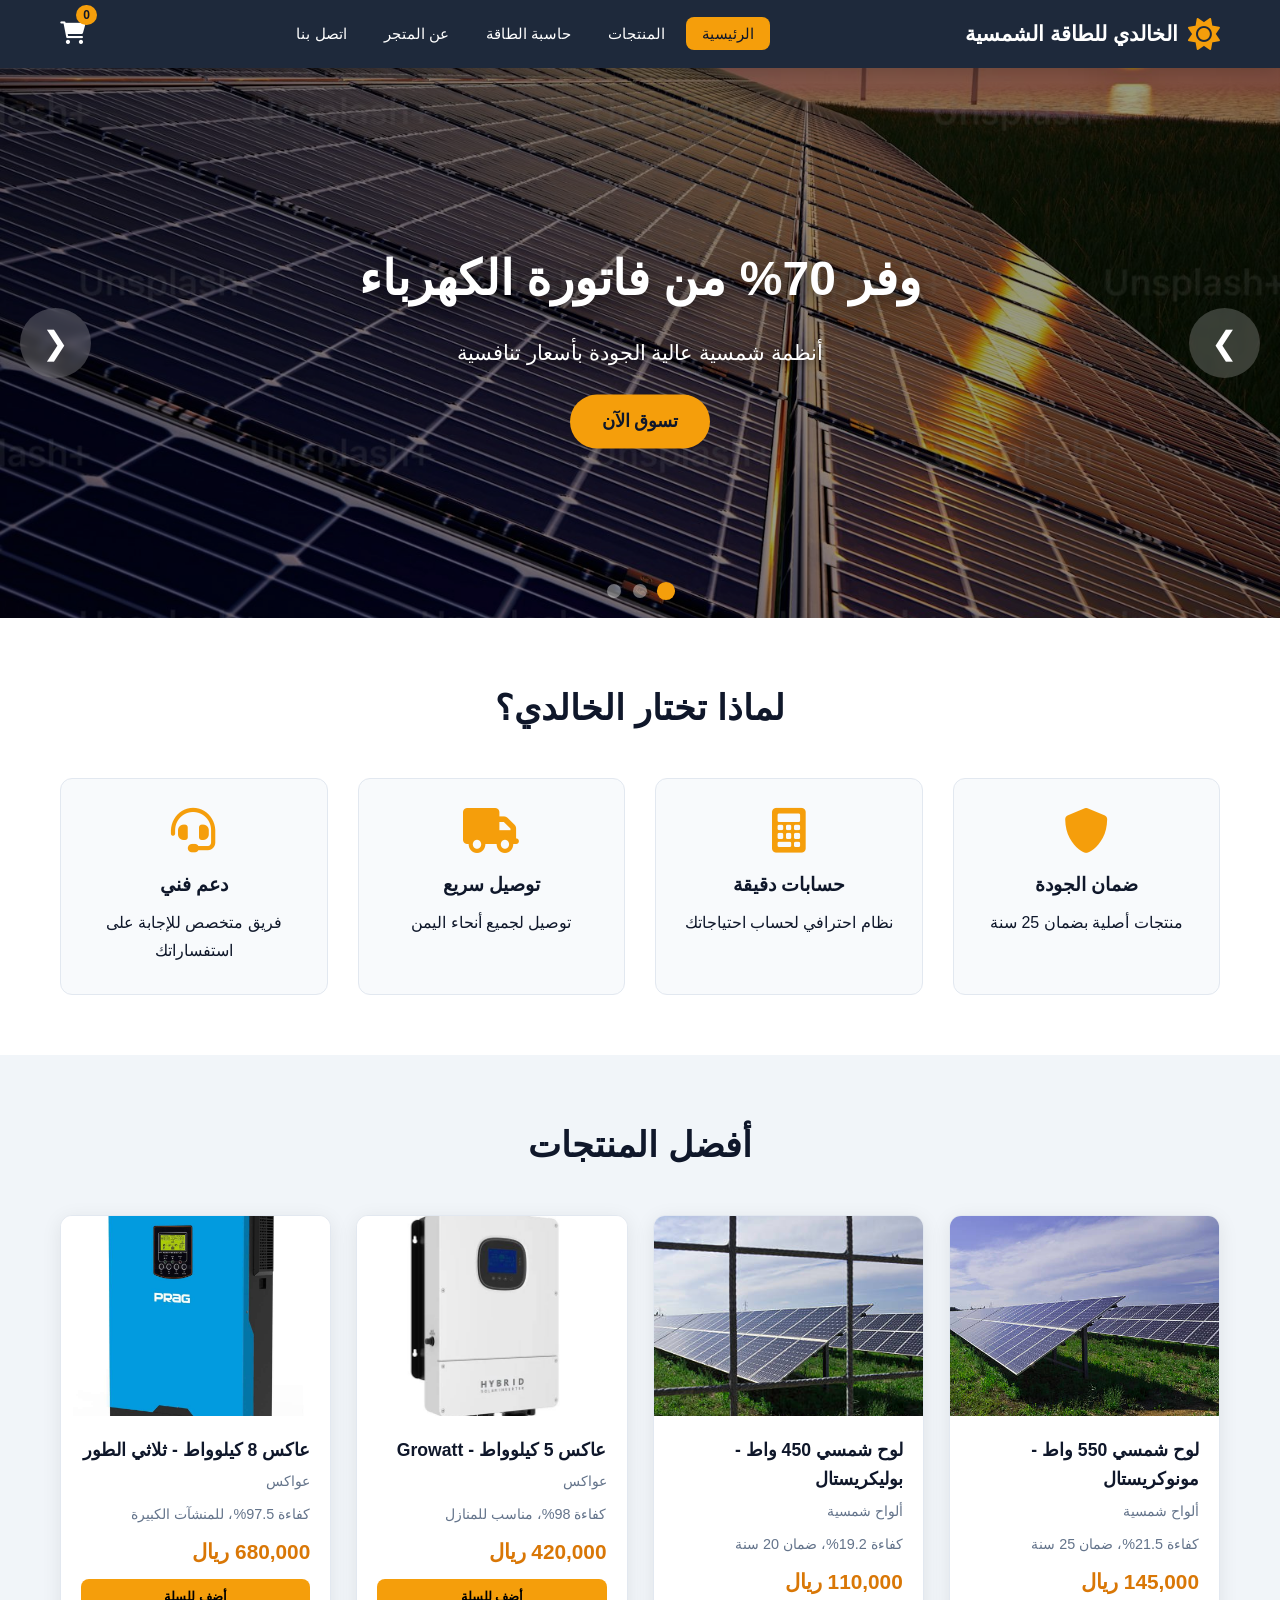
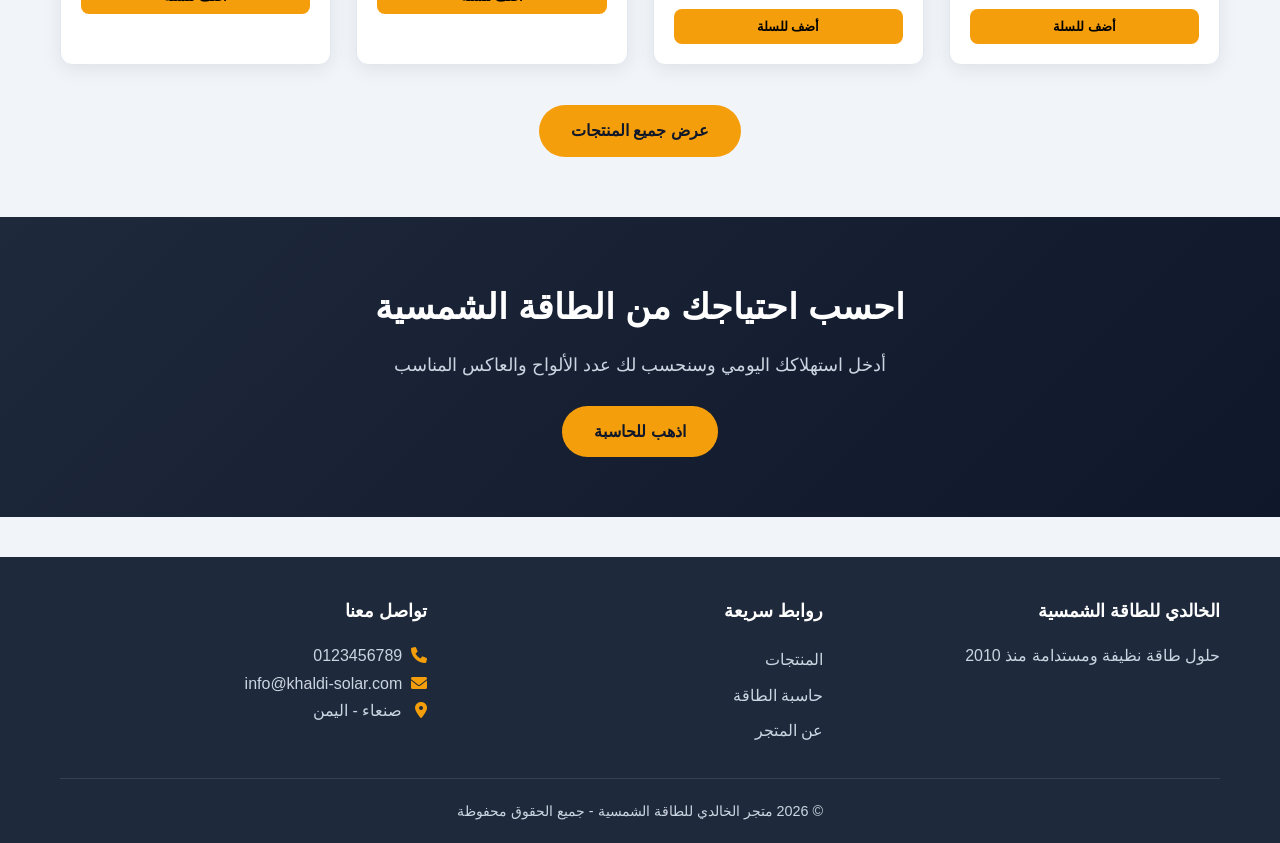
==== index.html @ 37e9c68a "رفع متجر الخالدي للطاقة الشمسية - الإصدار الأول" ====
<!DOCTYPE html>
<html lang="ar" dir="rtl">
<head>
    <meta charset="UTF-8" />
    <meta name="viewport" content="width=device-width, initial-scale=1.0"/>
    <title>الخالدي للطاقة الشمسية - حلول طاقة نظيفة</title>
    <link rel="stylesheet" href="css/style.css" />
    <link rel="stylesheet" href="https://cdnjs.cloudflare.com/ajax/libs/font-awesome/6.0.0-beta3/css/all.min.css" />
    <meta name="description" content="متجر الخالدي للطاقة الشمسية - أفضل حلول الطاقة الشمسية في اليمن" />
</head>
<body>

    <!-- ===== رأس الموقع ===== -->
    <header>
        <div class="container">
            <div class="logo">
                <i class="fas fa-sun"></i>
                <h1>الخالدي للطاقة الشمسية</h1>
            </div>
            <nav>
                <ul>
                    <li><a href="index.html" class="active">الرئيسية</a></li>
                    <li><a href="products.html">المنتجات</a></li>
                    <li><a href="calculator.html">حاسبة الطاقة</a></li>
                    <li><a href="about.html">عن المتجر</a></li>
                    <li><a href="contact.html">اتصل بنا</a></li>
                </ul>
            </nav>
            <div class="cart-icon">
                <i class="fas fa-shopping-cart"></i>
                <span class="cart-count">0</span>
            </div>
        </div>
    </header>

    <!-- ===== شريط الصور الإعلاني (سلايدر) ===== -->
    <section class="slider-section">
        <div class="slider-container">
            <div class="slider-wrapper">
                <!-- الشريحة 1 -->
                <div class="slide active">
                    <img src="images/banner/slide-1.jpg" alt="عرض الطاقة الشمسية" />
                    <div class="slide-content">
                        <h2>وفر 70% من فاتورة الكهرباء</h2>
                        <p>أنظمة شمسية عالية الجودة بأسعار تنافسية</p>
                        <a href="products.html" class="btn-primary">تسوق الآن</a>
                    </div>
                </div>
                <!-- الشريحة 2 -->
                <div class="slide">
                    <img src="images/banner/slide-2.jpg" alt="ألواح شمسية" />
                    <div class="slide-content">
                        <h2>ألواح شمسية بقدرة 550 واط</h2>
                        <p>كفاءة 21.5% - ضمان 25 سنة</p>
                        <a href="products.html" class="btn-primary">اطلب الآن</a>
                    </div>
                </div>
                <!-- الشريحة 3 -->
                <div class="slide">
                    <img src="images/banner/slide-3.jpg" alt="عواكس وبطاريات" />
                    <div class="slide-content">
                        <h2>حلول متكاملة للطاقة</h2>
                        <p>عواكس وبطاريات بجودة عالمية</p>
                        <a href="calculator.html" class="btn-primary">احسب احتياجك</a>
                    </div>
                </div>
            </div>

            <!-- أزرار التنقل -->
            <button class="slider-btn prev" onclick="changeSlide(-1)">&#10094;</button>
            <button class="slider-btn next" onclick="changeSlide(1)">&#10095;</button>

            <!-- نقاط التنقل -->
            <div class="slider-dots">
                <span class="dot active" onclick="goToSlide(0)"></span>
                <span class="dot" onclick="goToSlide(1)"></span>
                <span class="dot" onclick="goToSlide(2)"></span>
            </div>
        </div>
    </section>

    <!-- ===== مميزاتنا ===== -->
    <section class="features">
        <div class="container">
            <h2>لماذا تختار الخالدي؟</h2>
            <div class="features-grid">
                <div class="feature-card">
                    <i class="fas fa-shield-alt"></i>
                    <h3>ضمان الجودة</h3>
                    <p>منتجات أصلية بضمان 25 سنة</p>
                </div>
                <div class="feature-card">
                    <i class="fas fa-calculator"></i>
                    <h3>حسابات دقيقة</h3>
                    <p>نظام احترافي لحساب احتياجاتك</p>
                </div>
                <div class="feature-card">
                    <i class="fas fa-truck"></i>
                    <h3>توصيل سريع</h3>
                    <p>توصيل لجميع أنحاء اليمن</p>
                </div>
                <div class="feature-card">
                    <i class="fas fa-headset"></i>
                    <h3>دعم فني</h3>
                    <p>فريق متخصص للإجابة على استفساراتك</p>
                </div>
            </div>
        </div>
    </section>

    <!-- ===== منتجات مميزة ===== -->
    <section class="featured-products">
        <div class="container">
            <h2>أفضل المنتجات</h2>
            <div class="products-grid" id="featured-grid">
                <!-- يتم تحميلها بواسطة JavaScript -->
            </div>
            <div class="center-btn">
                <a href="products.html" class="btn-primary">عرض جميع المنتجات</a>
            </div>
        </div>
    </section>

    <!-- ===== حاسبة سريعة ===== -->
    <section class="quick-calc">
        <div class="container">
            <h2>احسب احتياجك من الطاقة الشمسية</h2>
            <p>أدخل استهلاكك اليومي وسنحسب لك عدد الألواح والعاكس المناسب</p>
            <a href="calculator.html" class="btn-primary">اذهب للحاسبة</a>
        </div>
    </section>

    <!-- ===== تذييل الصفحة ===== -->
    <footer>
        <div class="container">
            <div class="footer-content">
                <div class="footer-section">
                    <h3>الخالدي للطاقة الشمسية</h3>
                    <p>حلول طاقة نظيفة ومستدامة منذ 2010</p>
                </div>
                <div class="footer-section">
                    <h3>روابط سريعة</h3>
                    <ul>
                        <li><a href="products.html">المنتجات</a></li>
                        <li><a href="calculator.html">حاسبة الطاقة</a></li>
                        <li><a href="about.html">عن المتجر</a></li>
                    </ul>
                </div>
                <div class="footer-section">
                    <h3>تواصل معنا</h3>
                    <p><i class="fas fa-phone"></i> 0123456789</p>
                    <p><i class="fas fa-envelope"></i> info@khaldi-solar.com</p>
                    <p><i class="fas fa-map-marker-alt"></i> صنعاء - اليمن</p>
                </div>
            </div>
            <div class="footer-bottom">
                <p>&copy; 2026 متجر الخالدي للطاقة الشمسية - جميع الحقوق محفوظة</p>
            </div>
        </div>
    </footer>

    <script src="js/main.js"></script>
    <script src="js/products.js"></script>
    <script>
        // ===== التحكم بالسلايدر =====
        let currentSlide = 0;
        const slides = document.querySelectorAll('.slide');
        const dots = document.querySelectorAll('.dot');

        function showSlide(index) {
            slides.forEach((slide, i) => {
                slide.classList.remove('active');
                dots[i].classList.remove('active');
            });
            slides[index].classList.add('active');
            dots[index].classList.add('active');
            currentSlide = index;
        }

        function changeSlide(direction) {
            let newIndex = currentSlide + direction;
            if (newIndex < 0) newIndex = slides.length - 1;
            if (newIndex >= slides.length) newIndex = 0;
            showSlide(newIndex);
        }

        function goToSlide(index) {
            showSlide(index);
        }

        // تشغيل تلقائي كل 5 ثواني
        setInterval(() => {
            changeSlide(1);
        }, 5000);

        // دعم اللمس للأجهزة المحمولة
        let touchStartX = 0;
        let touchEndX = 0;
        const sliderContainer = document.querySelector('.slider-container');
        if (sliderContainer) {
            sliderContainer.addEventListener('touchstart', (e) => {
                touchStartX = e.changedTouches[0].screenX;
            });
            sliderContainer.addEventListener('touchend', (e) => {
                touchEndX = e.changedTouches[0].screenX;
                if (touchStartX - touchEndX > 50) changeSlide(1);
                if (touchStartX - touchEndX < -50) changeSlide(-1);
            });
        }
    </script>
</body>
</html>
---- css/style.css ----
/* ===== إعدادات عامة ===== */
* {
    margin: 0;
    padding: 0;
    box-sizing: border-box;
}

:root {
    --primary: #f59e0b;
    --primary-dark: #d97706;
    --secondary: #1e293b;
    --accent: #0ea5e9;
    --light: #f8fafc;
    --dark: #0f172a;
    --gray: #64748b;
    --shadow: 0 4px 20px rgba(0,0,0,0.08);
    --radius: 12px;
    --transition: 0.3s ease;
}

body {
    font-family: 'Segoe UI', Tahoma, Geneva, Verdana, sans-serif;
    background-color: #f1f5f9;
    color: var(--dark);
    line-height: 1.7;
}

.container {
    max-width: 1200px;
    margin: 0 auto;
    padding: 0 20px;
}

a {
    text-decoration: none;
    color: inherit;
}

ul {
    list-style: none;
}

/* ===== الأزرار ===== */
.btn-primary {
    display: inline-block;
    background: var(--primary);
    color: var(--dark);
    padding: 12px 32px;
    border-radius: 50px;
    font-weight: 700;
    border: none;
    cursor: pointer;
    transition: var(--transition);
    font-size: 1rem;
}

.btn-primary:hover {
    background: var(--primary-dark);
    transform: translateY(-2px);
    box-shadow: 0 8px 25px rgba(245, 158, 11, 0.4);
}

.btn-secondary {
    display: inline-block;
    background: transparent;
    color: white;
    padding: 12px 32px;
    border-radius: 50px;
    font-weight: 700;
    border: 2px solid white;
    cursor: pointer;
    transition: var(--transition);
}

.btn-secondary:hover {
    background: white;
    color: var(--dark);
}

.btn-large {
    padding: 16px 40px;
    font-size: 1.15rem;
    width: 100%;
}

/* ===== الهيدر ===== */
header {
    background: var(--secondary);
    color: white;
    padding: 15px 0;
    position: sticky;
    top: 0;
    z-index: 1000;
    box-shadow: 0 2px 20px rgba(0,0,0,0.2);
}

header .container {
    display: flex;
    justify-content: space-between;
    align-items: center;
    flex-wrap: wrap;
}

.logo {
    display: flex;
    align-items: center;
    gap: 10px;
}

.logo i {
    font-size: 2rem;
    color: var(--primary);
}

.logo h1 {
    font-size: 1.3rem;
    font-weight: 700;
}

nav ul {
    display: flex;
    gap: 5px;
}

nav ul li a {
    padding: 8px 16px;
    border-radius: 8px;
    transition: var(--transition);
    font-weight: 500;
    font-size: 0.95rem;
}

nav ul li a:hover,
nav ul li a.active {
    background: var(--primary);
    color: var(--dark);
}

.cart-icon {
    position: relative;
    font-size: 1.4rem;
    cursor: pointer;
}

.cart-count {
    position: absolute;
    top: -10px;
    right: -12px;
    background: var(--primary);
    color: var(--dark);
    border-radius: 50%;
    padding: 0 7px;
    font-size: 0.75rem;
    font-weight: 700;
}

/* ===== سلايدر الصور ===== */
.slider-section {
    width: 100%;
    margin: 0;
    padding: 0;
    background: var(--dark);
}

.slider-container {
    position: relative;
    max-width: 100%;
    overflow: hidden;
}

.slider-wrapper {
    display: flex;
    position: relative;
    height: 550px;
}

.slide {
    position: absolute;
    top: 0;
    left: 0;
    width: 100%;
    height: 100%;
    opacity: 0;
    transition: opacity 0.8s ease;
    visibility: hidden;
}

.slide.active {
    opacity: 1;
    visibility: visible;
}

.slide img {
    width: 100%;
    height: 100%;
    object-fit: cover;
    filter: brightness(0.6);
}

.slide-content {
    position: absolute;
    top: 50%;
    left: 50%;
    transform: translate(-50%, -50%);
    text-align: center;
    color: white;
    padding: 0 20px;
    width: 80%;
}

.slide-content h2 {
    font-size: 3rem;
    font-weight: 800;
    margin-bottom: 15px;
    text-shadow: 0 4px 20px rgba(0,0,0,0.5);
}

.slide-content p {
    font-size: 1.3rem;
    margin-bottom: 25px;
    text-shadow: 0 2px 10px rgba(0,0,0,0.5);
}

.slide-content .btn-primary {
    font-size: 1.1rem;
}

/* أزرار السلايدر */
.slider-btn {
    position: absolute;
    top: 50%;
    transform: translateY(-50%);
    background: rgba(255,255,255,0.2);
    color: white;
    border: none;
    padding: 16px 22px;
    font-size: 2rem;
    cursor: pointer;
    border-radius: 50%;
    transition: 0.3s;
    backdrop-filter: blur(5px);
    z-index: 10;
}

.slider-btn:hover {
    background: rgba(255,255,255,0.4);
}

.prev {
    left: 20px;
}
.next {
    right: 20px;
}

/* نقاط التنقل */
.slider-dots {
    position: absolute;
    bottom: 20px;
    left: 50%;
    transform: translateX(-50%);
    display: flex;
    gap: 12px;
    z-index: 10;
}

.dot {
    width: 14px;
    height: 14px;
    border-radius: 50%;
    background: rgba(255,255,255,0.4);
    cursor: pointer;
    transition: 0.3s;
}

.dot.active {
    background: var(--primary);
    transform: scale(1.3);
}

/* ===== المميزات ===== */
.features {
    padding: 60px 0;
    background: white;
}

.features h2 {
    text-align: center;
    font-size: 2.2rem;
    margin-bottom: 40px;
}

.features-grid {
    display: grid;
    grid-template-columns: repeat(auto-fit, minmax(220px, 1fr));
    gap: 30px;
}

.feature-card {
    text-align: center;
    padding: 30px 20px;
    border-radius: var(--radius);
    background: var(--light);
    transition: var(--transition);
    border: 1px solid #e2e8f0;
}

.feature-card:hover {
    transform: translateY(-8px);
    box-shadow: var(--shadow);
}

.feature-card i {
    font-size: 2.8rem;
    color: var(--primary);
    margin-bottom: 15px;
}

.feature-card h3 {
    font-size: 1.2rem;
    margin-bottom: 8px;
}

/* ===== المنتجات ===== */
.featured-products,
.products-page {
    padding: 60px 0;
}

.featured-products h2,
.products-page h2 {
    text-align: center;
    font-size: 2.2rem;
    margin-bottom: 40px;
}

.products-grid {
    display: grid;
    grid-template-columns: repeat(auto-fill, minmax(250px, 1fr));
    gap: 25px;
}

.product-card {
    background: white;
    border-radius: var(--radius);
    overflow: hidden;
    box-shadow: var(--shadow);
    transition: var(--transition);
    border: 1px solid #e2e8f0;
}

.product-card:hover {
    transform: translateY(-6px);
    box-shadow: 0 10px 40px rgba(0,0,0,0.12);
}

.product-card .product-image {
    height: 200px;
    background: #e2e8f0;
    display: flex;
    align-items: center;
    justify-content: center;
    font-size: 4rem;
    color: var(--gray);
}

.product-card .product-image img {
    width: 100%;
    height: 100%;
    object-fit: cover;
}

.product-card .product-info {
    padding: 20px;
}

.product-card .product-info h3 {
    font-size: 1.1rem;
    margin-bottom: 5px;
}

.product-card .product-info .category {
    font-size: 0.85rem;
    color: var(--gray);
    margin-bottom: 8px;
}

.product-card .product-info .price {
    font-size: 1.3rem;
    font-weight: 700;
    color: var(--primary-dark);
}

.product-card .product-info .specs {
    font-size: 0.9rem;
    color: var(--gray);
    margin: 8px 0;
}

.product-card .product-info .add-to-cart {
    width: 100%;
    padding: 10px;
    background: var(--primary);
    border: none;
    border-radius: 8px;
    font-weight: 700;
    cursor: pointer;
    transition: var(--transition);
    margin-top: 10px;
}

.product-card .product-info .add-to-cart:hover {
    background: var(--primary-dark);
}

.center-btn {
    text-align: center;
    margin-top: 40px;
}

/* ===== الحاسبة السريعة ===== */
.quick-calc {
    background: linear-gradient(135deg, var(--secondary), #0f172a);
    color: white;
    padding: 60px 0;
    text-align: center;
}

.quick-calc h2 {
    font-size: 2.2rem;
    margin-bottom: 15px;
}

.quick-calc p {
    font-size: 1.1rem;
    margin-bottom: 25px;
    color: #cbd5e1;
}

/* ===== الفلتر ===== */
.filter-section {
    padding: 20px 0 10px;
    background: white;
    border-bottom: 1px solid #e2e8f0;
}

.filter-options {
    display: flex;
    flex-wrap: wrap;
    gap: 10px;
    justify-content: center;
}

.filter-btn {
    padding: 8px 24px;
    border: 2px solid #e2e8f0;
    border-radius: 50px;
    background: transparent;
    cursor: pointer;
    font-weight: 600;
    transition: var(--transition);
    font-size: 0.95rem;
}

.filter-btn:hover,
.filter-btn.active {
    background: var(--primary);
    border-color: var(--primary);
    color: var(--dark);
}

/* ===== الحاسبة ===== */
.calculator-section {
    padding: 60px 0;
}

.calc-wrapper {
    display: grid;
    grid-template-columns: 1fr 1fr;
    gap: 40px;
    background: white;
    border-radius: var(--radius);
    padding: 40px;
    box-shadow: var(--shadow);
}

.calc-inputs h2,
.calc-results h2 {
    font-size: 1.6rem;
    margin-bottom: 25px;
}

.input-group {
    margin-bottom: 20px;
}

.input-group label {
    display: block;
    font-weight: 600;
    margin-bottom: 5px;
    font-size: 0.95rem;
}

.input-group input,
.input-group select {
    width: 100%;
    padding: 12px 16px;
    border: 2px solid #e2e8f0;
    border-radius: 8px;
    font-size: 1rem;
    transition: var(--transition);
}

.input-group input:focus,
.input-group select:focus {
    border-color: var(--primary);
    outline: none;
}

.load-item {
    display: flex;
    justify-content: space-between;
    align-items: center;
    padding: 8px 0;
    border-bottom: 1px solid #f1f5f9;
}

.load-item input {
    width: 70px;
    padding: 6px 10px;
    border: 2px solid #e2e8f0;
    border-radius: 6px;
    text-align: center;
}

#calc-load-btn {
    margin-top: 15px;
}

/* ===== النتائج ===== */
.result-card {
    background: var(--light);
    border-radius: var(--radius);
    padding: 20px;
}

.result-item {
    display: flex;
    align-items: center;
    gap: 15px;
    padding: 12px 0;
    border-bottom: 1px solid #e2e8f0;
}

.result-item:last-child {
    border-bottom: none;
}

.result-item i {
    font-size: 1.8rem;
    width: 40px;
    color: var(--primary);
}

.result-item h4 {
    font-size: 0.9rem;
    color: var(--gray);
}

.result-item p {
    font-size: 1.15rem;
    font-weight: 700;
}

.result-details {
    margin-top: 25px;
    padding: 20px;
    background: #f8fafc;
    border-radius: var(--radius);
    border: 1px solid #e2e8f0;
}

.result-details h3 {
    margin-bottom: 12px;
}

#details-content {
    font-size: 0.95rem;
    line-height: 1.8;
}

#details-content ul {
    list-style: disc;
    padding-right: 20px;
    margin: 8px 0;
}

/* ===== صفحة عن المتجر ===== */
.about-content {
    padding: 60px 0;
}

.about-grid {
    display: grid;
    grid-template-columns: 2fr 1fr;
    gap: 40px;
}

.about-text h2 {
    font-size: 2rem;
    margin-bottom: 20px;
}

.about-text p {
    margin-bottom: 15px;
    color: #334155;
}

.about-text h3 {
    margin-top: 20px;
    font-size: 1.3rem;
    color: var(--primary-dark);
}

.about-stats {
    display: grid;
    grid-template-columns: 1fr 1fr;
    gap: 20px;
}

.stat-card {
    background: white;
    padding: 25px;
    border-radius: var(--radius);
    text-align: center;
    box-shadow: var(--shadow);
    border: 1px solid #e2e8f0;
}

.stat-card i {
    font-size: 2.5rem;
    color: var(--primary);
}

.stat-number {
    display: block;
    font-size: 2.2rem;
    font-weight: 800;
    color: var(--dark);
}

/* ===== صفحة الاتصال ===== */
.contact-section {
    padding: 60px 0;
}

.contact-grid {
    display: grid;
    grid-template-columns: 1fr 1fr;
    gap: 40px;
}

.contact-form {
    background: white;
    padding: 35px;
    border-radius: var(--radius);
    box-shadow: var(--shadow);
}

.contact-form h2 {
    font-size: 1.6rem;
    margin-bottom: 25px;
}

.form-group {
    margin-bottom: 18px;
}

.form-group label {
    display: block;
    font-weight: 600;
    margin-bottom: 5px;
}

.form-group input,
.form-group select,
.form-group textarea {
    width: 100%;
    padding: 12px 16px;
    border: 2px solid #e2e8f0;
    border-radius: 8px;
    font-size: 1rem;
    font-family: inherit;
    transition: var(--transition);
}

.form-group input:focus,
.form-group select:focus,
.form-group textarea:focus {
    border-color: var(--primary);
    outline: none;
}

.contact-info {
    background: white;
    padding: 35px;
    border-radius: var(--radius);
    box-shadow: var(--shadow);
}

.contact-info h2 {
    font-size: 1.6rem;
    margin-bottom: 25px;
}

.info-item {
    display: flex;
    align-items: flex-start;
    gap: 15px;
    padding: 12px 0;
    border-bottom: 1px solid #f1f5f9;
}

.info-item i {
    font-size: 1.4rem;
    color: var(--primary);
    width: 30px;
    margin-top: 4px;
}

.info-item h4 {
    font-size: 0.95rem;
    color: var(--gray);
}

.social-links {
    display: flex;
    gap: 15px;
    margin-top: 25px;
}

.social-links a {
    display: flex;
    align-items: center;
    justify-content: center;
    width: 45px;
    height: 45px;
    border-radius: 50%;
    background: var(--light);
    font-size: 1.3rem;
    transition: var(--transition);
    border: 1px solid #e2e8f0;
}

.social-links a:hover {
    background: var(--primary);
    color: white;
    border-color: var(--primary);
}

/* ===== صفحة الهيدر الداخلي ===== */
.page-header {
    background: var(--secondary);
    color: white;
    padding: 40px 0;
    text-align: center;
}

.page-header h1 {
    font-size: 2.4rem;
    margin-bottom: 5px;
}

/* ===== الفوتر ===== */
footer {
    background: var(--secondary);
    color: #cbd5e1;
    padding: 40px 0 20px;
    margin-top: 40px;
}

.footer-content {
    display: grid;
    grid-template-columns: repeat(auto-fit, minmax(200px, 1fr));
    gap: 30px;
    margin-bottom: 30px;
}

.footer-section h3 {
    color: white;
    margin-bottom: 15px;
    font-size: 1.1rem;
}

.footer-section ul li {
    padding: 4px 0;
}

.footer-section ul li a:hover {
    color: var(--primary);
}

.footer-section p i {
    width: 20px;
    color: var(--primary);
}

.footer-bottom {
    text-align: center;
    padding-top: 20px;
    border-top: 1px solid #334155;
    font-size: 0.9rem;
}

/* ===== استجابة ===== */
@media (max-width: 992px) {
    .calc-wrapper {
        grid-template-columns: 1fr;
    }
    .about-grid {
        grid-template-columns: 1fr;
    }
    .contact-grid {
        grid-template-columns: 1fr;
    }
    .slider-wrapper {
        height: 400px;
    }
    .slide-content h2 {
        font-size: 2.2rem;
    }
}

@media (max-width: 768px) {
    header .container {
        flex-direction: column;
        gap: 15px;
    }
    nav ul {
        flex-wrap: wrap;
        justify-content: center;
    }
    nav ul li a {
        padding: 6px 12px;
        font-size: 0.85rem;
    }
    .slider-wrapper {
        height: 300px;
    }
    .slide-content h2 {
        font-size: 1.6rem;
    }
    .slide-content p {
        font-size: 1rem;
    }
    .slider-btn {
        padding: 10px 14px;
        font-size: 1.2rem;
    }
    .prev { left: 10px; }
    .next { right: 10px; }
    .products-grid {
        grid-template-columns: repeat(auto-fill, minmax(180px, 1fr));
    }
    .filter-options {
        gap: 5px;
    }
    .filter-btn {
        padding: 6px 14px;
        font-size: 0.85rem;
    }
    .calc-wrapper {
        padding: 20px;
    }
    .about-stats {
        grid-template-columns: 1fr 1fr;
    }
    .features-grid {
        grid-template-columns: 1fr 1fr;
    }
}

@media (max-width: 480px) {
    .slider-wrapper {
        height: 220px;
    }
    .slide-content h2 {
        font-size: 1.2rem;
    }
    .slide-content p {
        font-size: 0.8rem;
        margin-bottom: 12px;
    }
    .slide-content .btn-primary {
        padding: 8px 20px;
        font-size: 0.8rem;
    }
    .slider-btn {
        padding: 6px 10px;
        font-size: 0.9rem;
    }
    .dot {
        width: 10px;
        height: 10px;
    }
    .products-grid {
        grid-template-columns: 1fr;
    }
    .result-item {
        flex-direction: column;
        text-align: center;
    }
    .result-item i {
        width: auto;
    }
    .features-grid {
        grid-template-columns: 1fr;
    }
    .about-stats {
        grid-template-columns: 1fr;
    }
}
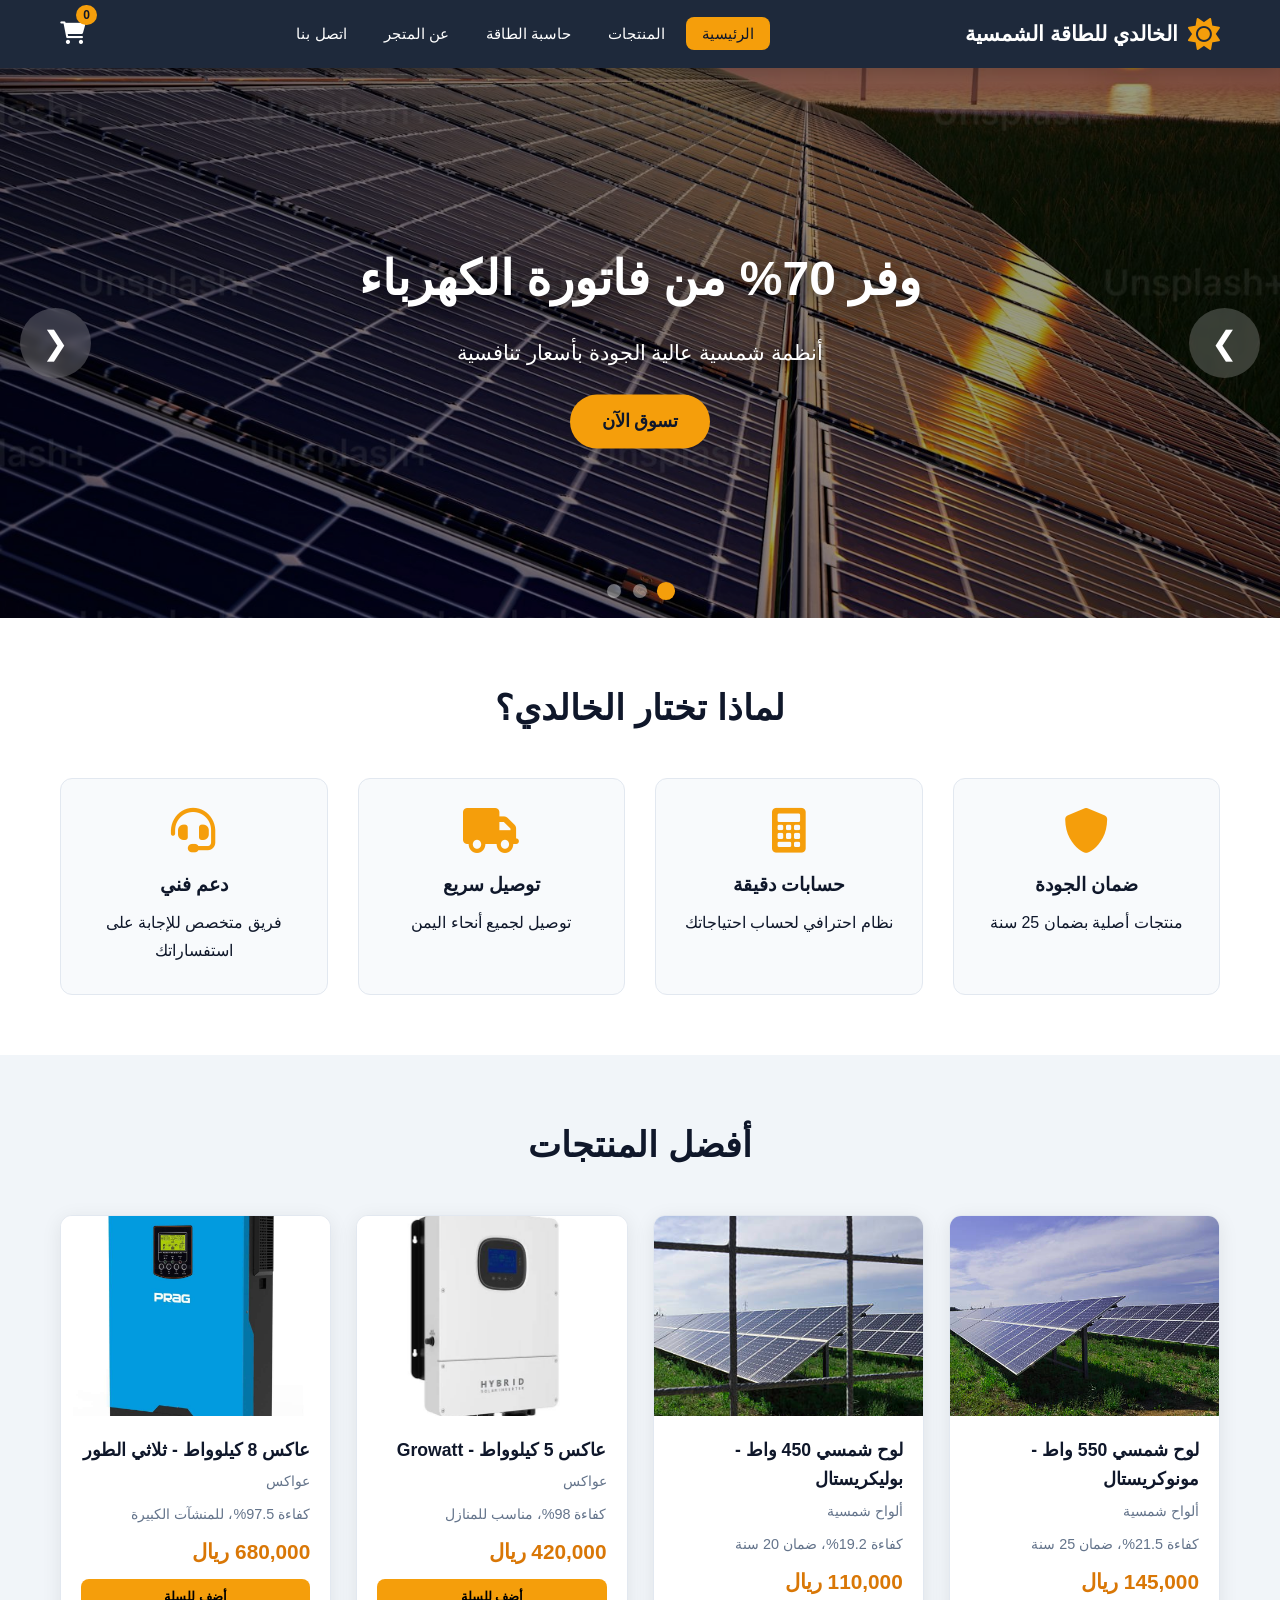
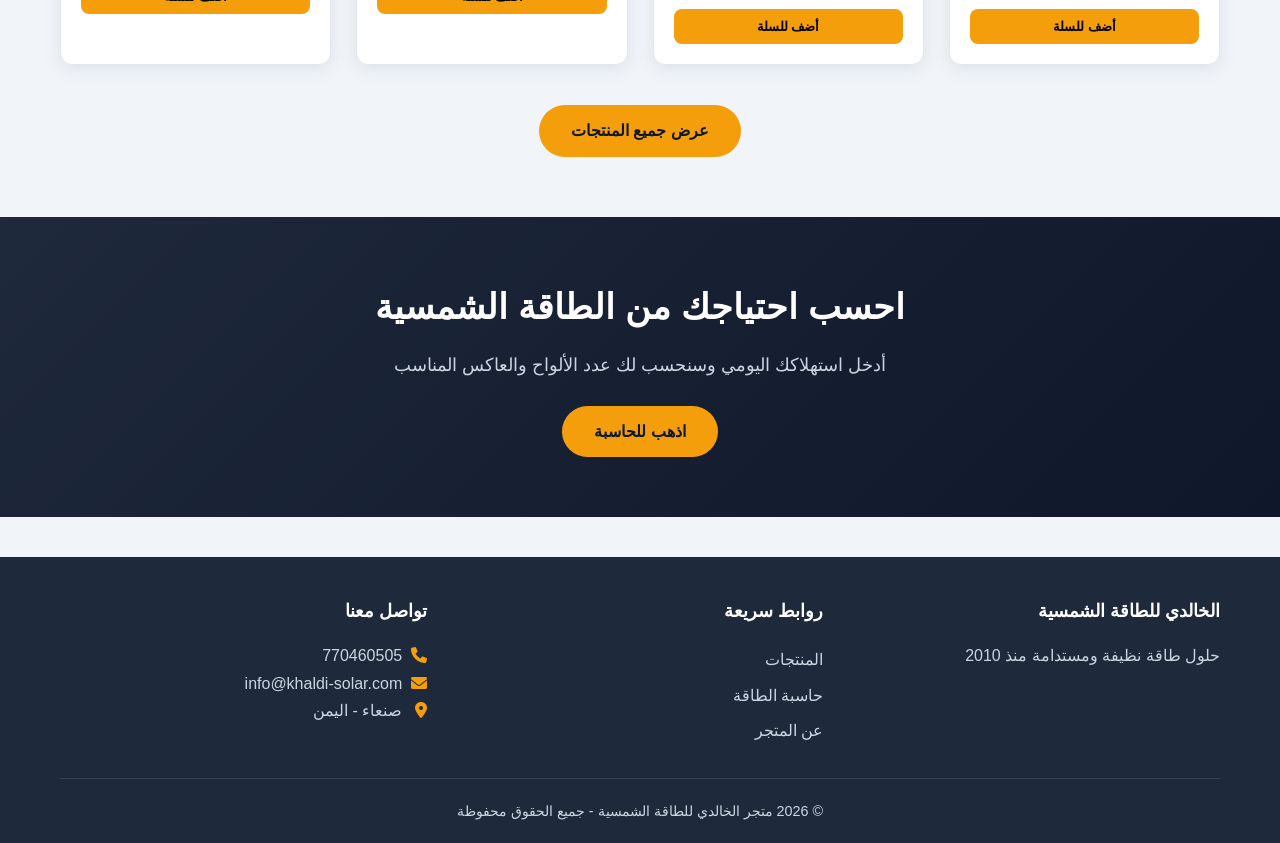
==== commit 62f70811: "Fix HTML encoding issues in index.html" ====
--- a/index.html
+++ b/index.html
@@ -148,7 +148,7 @@
                 </div>
                 <div class="footer-section">
                     <h3>تواصل معنا</h3>
-                    <p><i class="fas fa-phone"></i> 0123456789</p>
+                    <p><i class="fas fa-phone"></i> 770460505</p>
                     <p><i class="fas fa-envelope"></i> info@khaldi-solar.com</p>
                     <p><i class="fas fa-map-marker-alt"></i> صنعاء - اليمن</p>
                 </div>
@@ -209,4 +209,4 @@
         }
     </script>
 </body>
-</html>+</html>
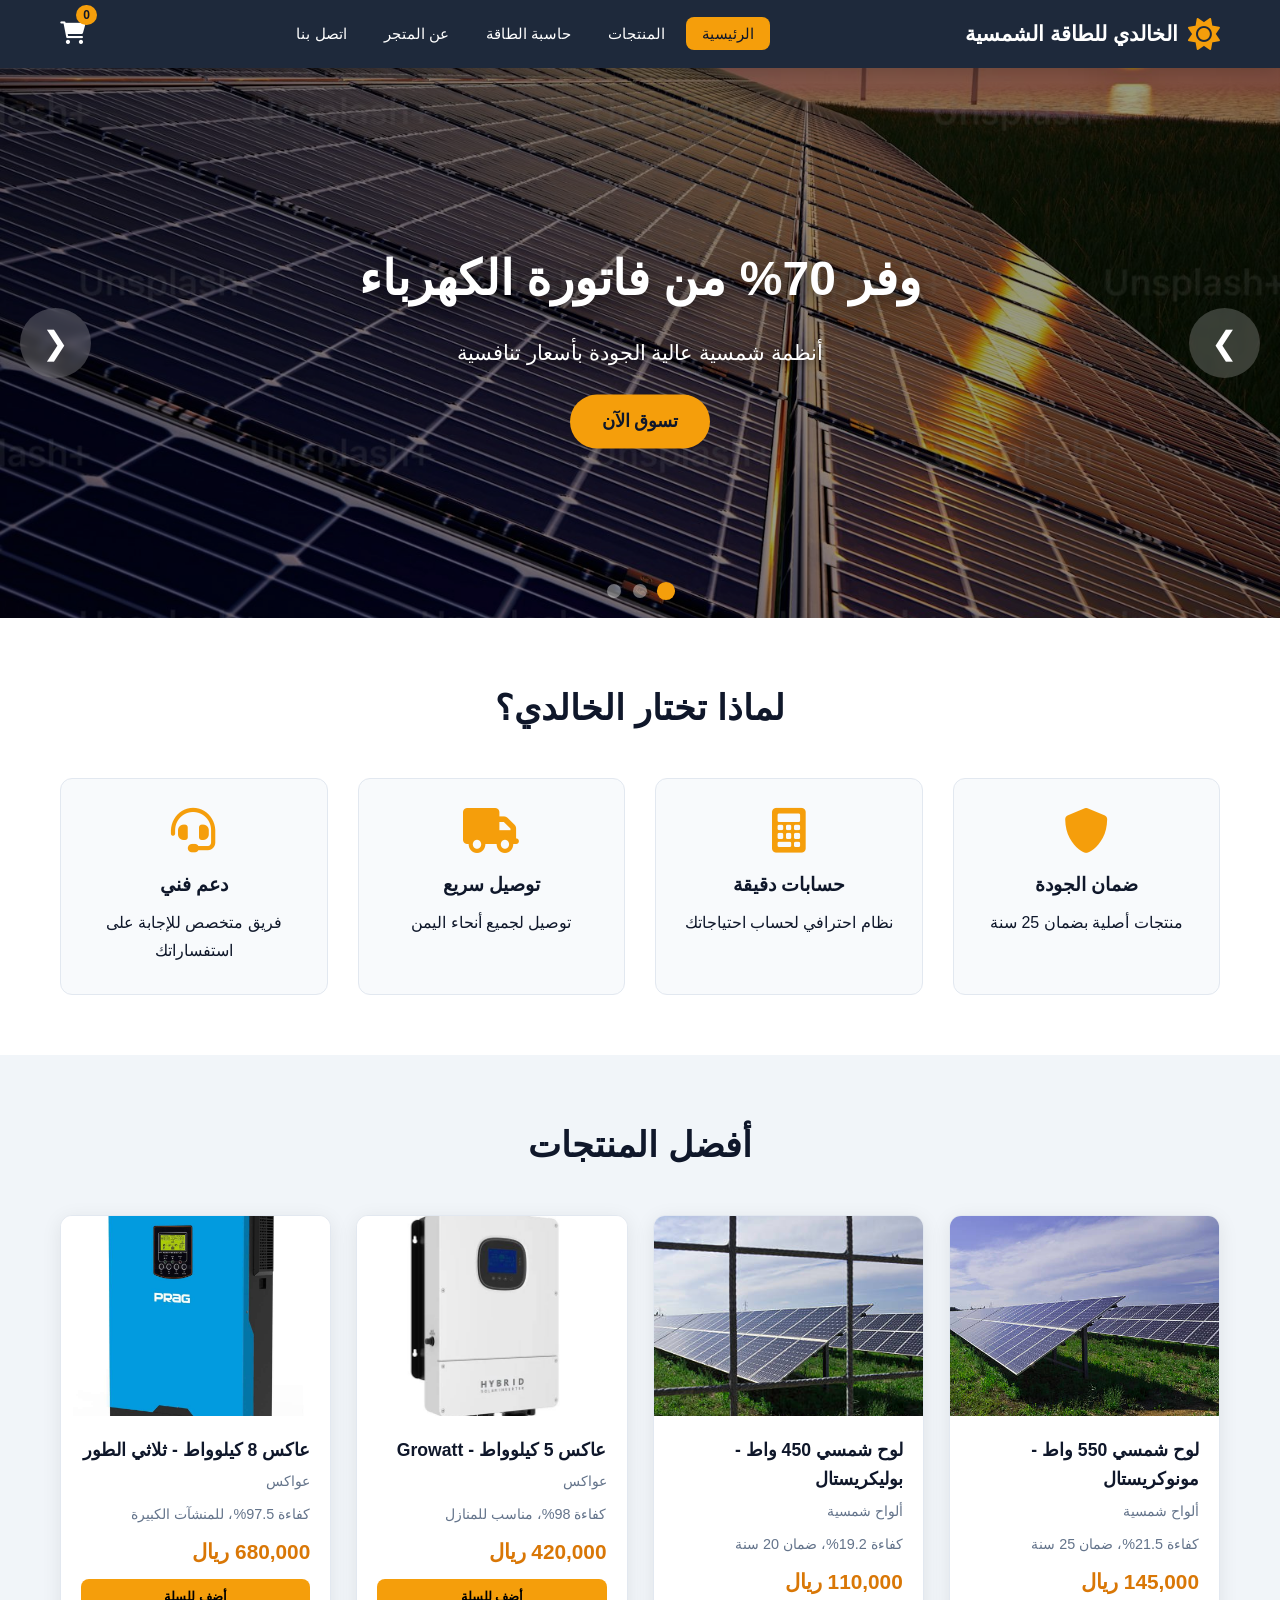
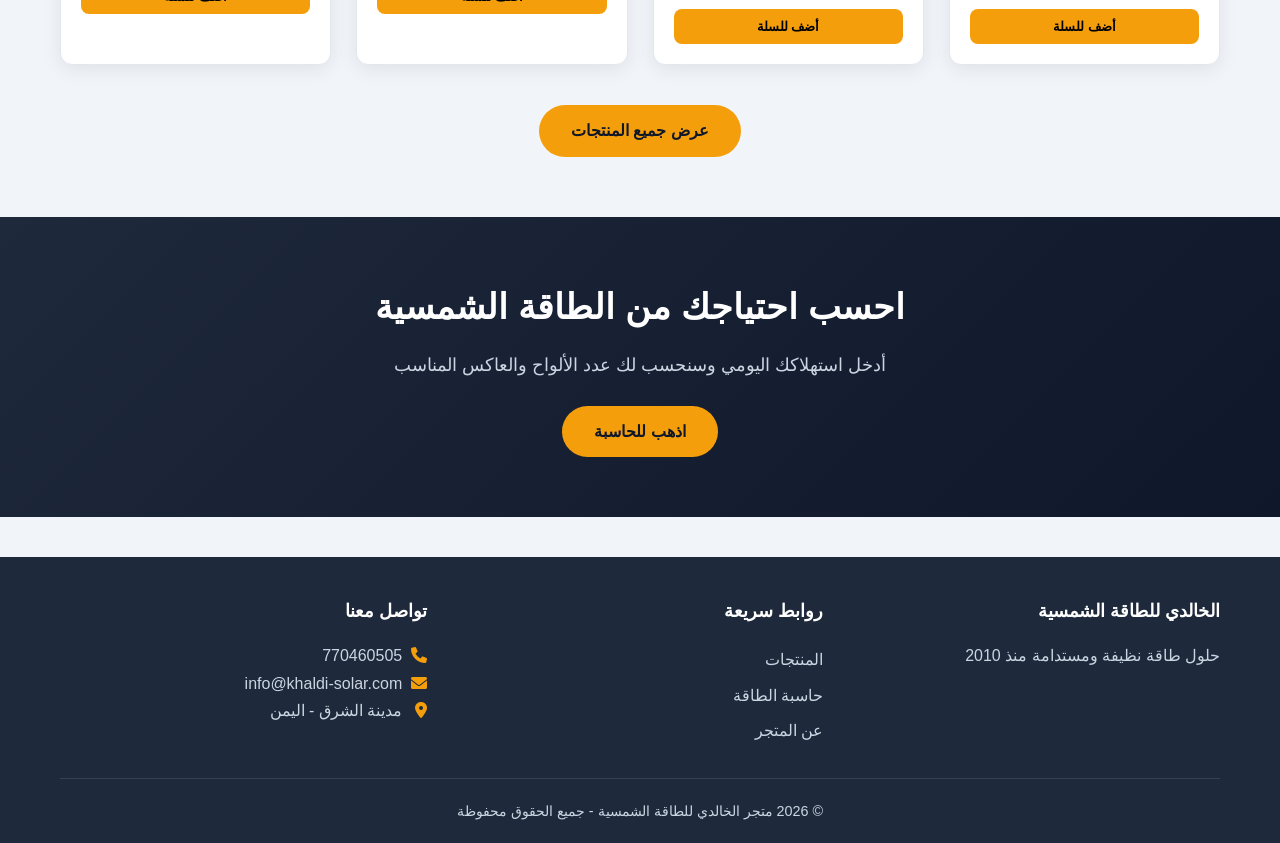
==== commit e3d5c153: "Fix HTML encoding issues in index.html" ====
--- a/index.html
+++ b/index.html
@@ -150,7 +150,7 @@
                     <h3>تواصل معنا</h3>
                     <p><i class="fas fa-phone"></i> 770460505</p>
                     <p><i class="fas fa-envelope"></i> info@khaldi-solar.com</p>
-                    <p><i class="fas fa-map-marker-alt"></i> صنعاء - اليمن</p>
+                    <p><i class="fas fa-map-marker-alt"></i> مدينة الشرق - اليمن</p>
                 </div>
             </div>
             <div class="footer-bottom">
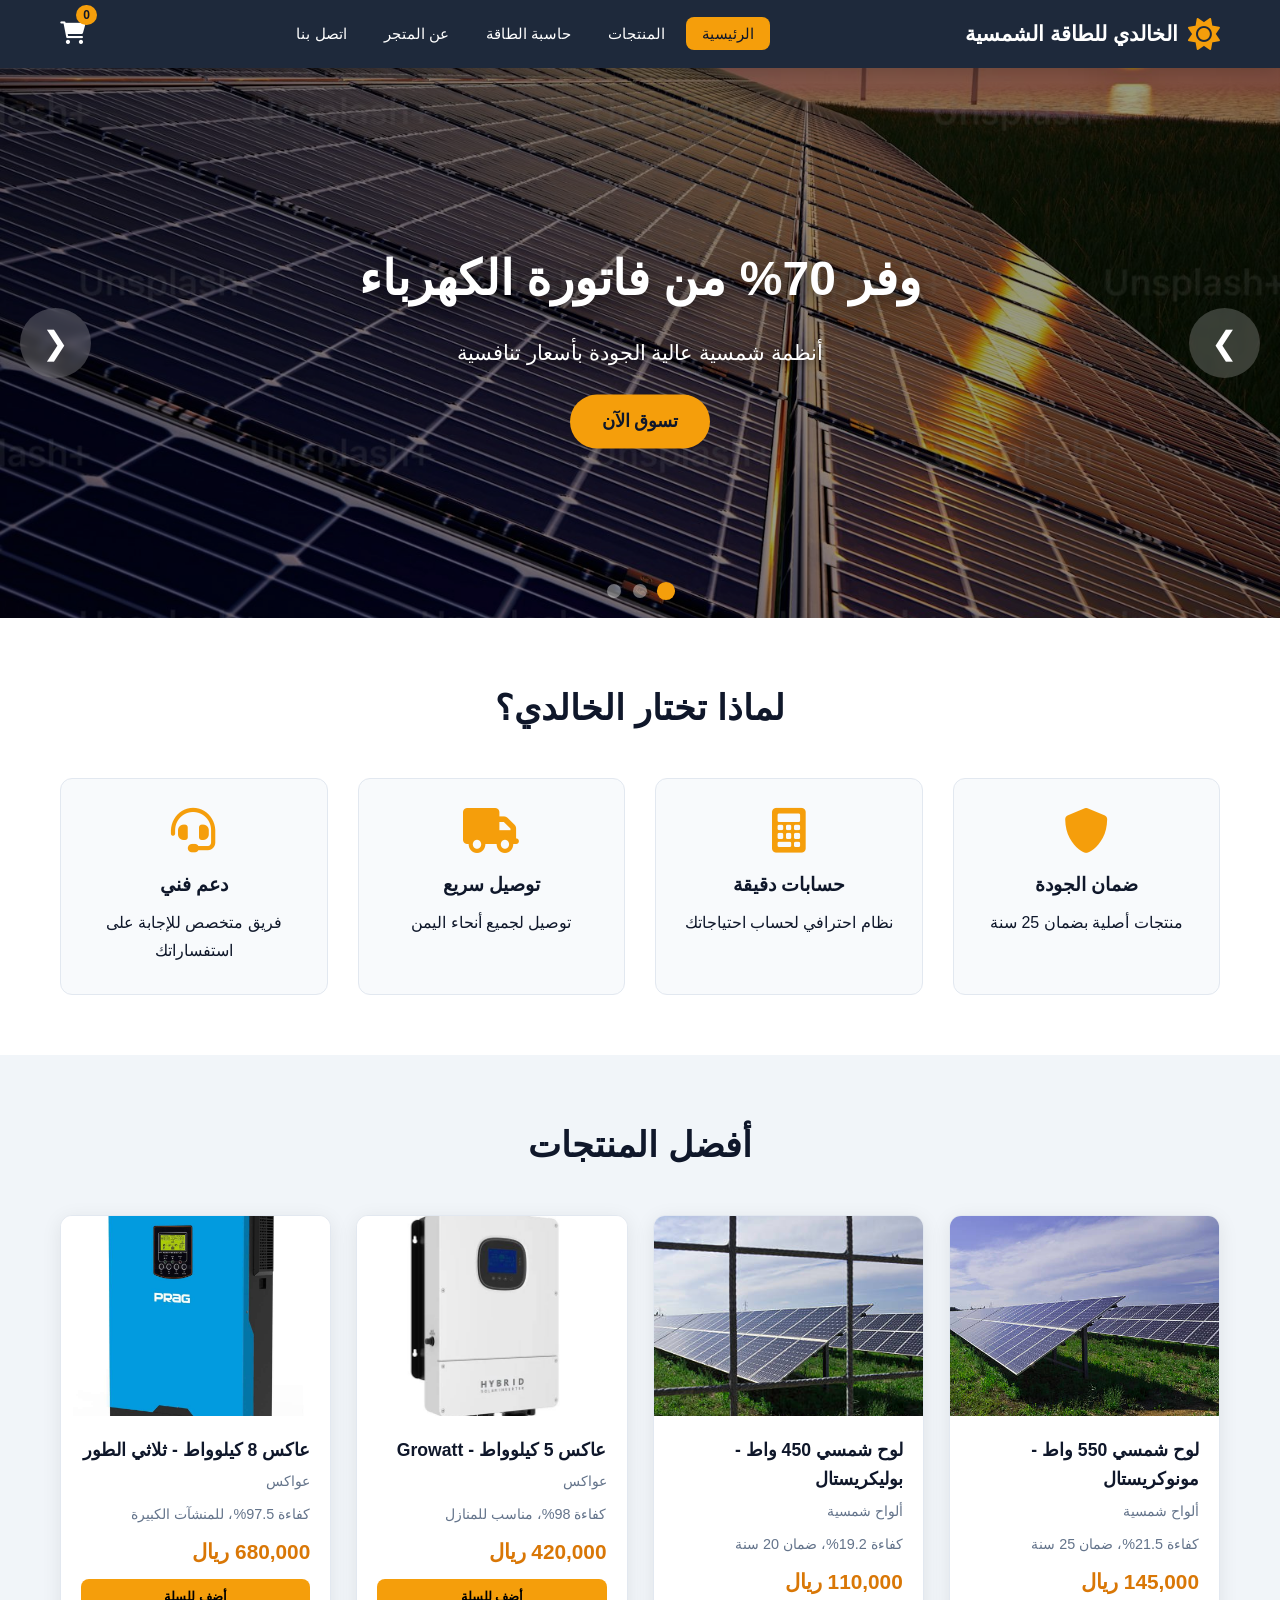
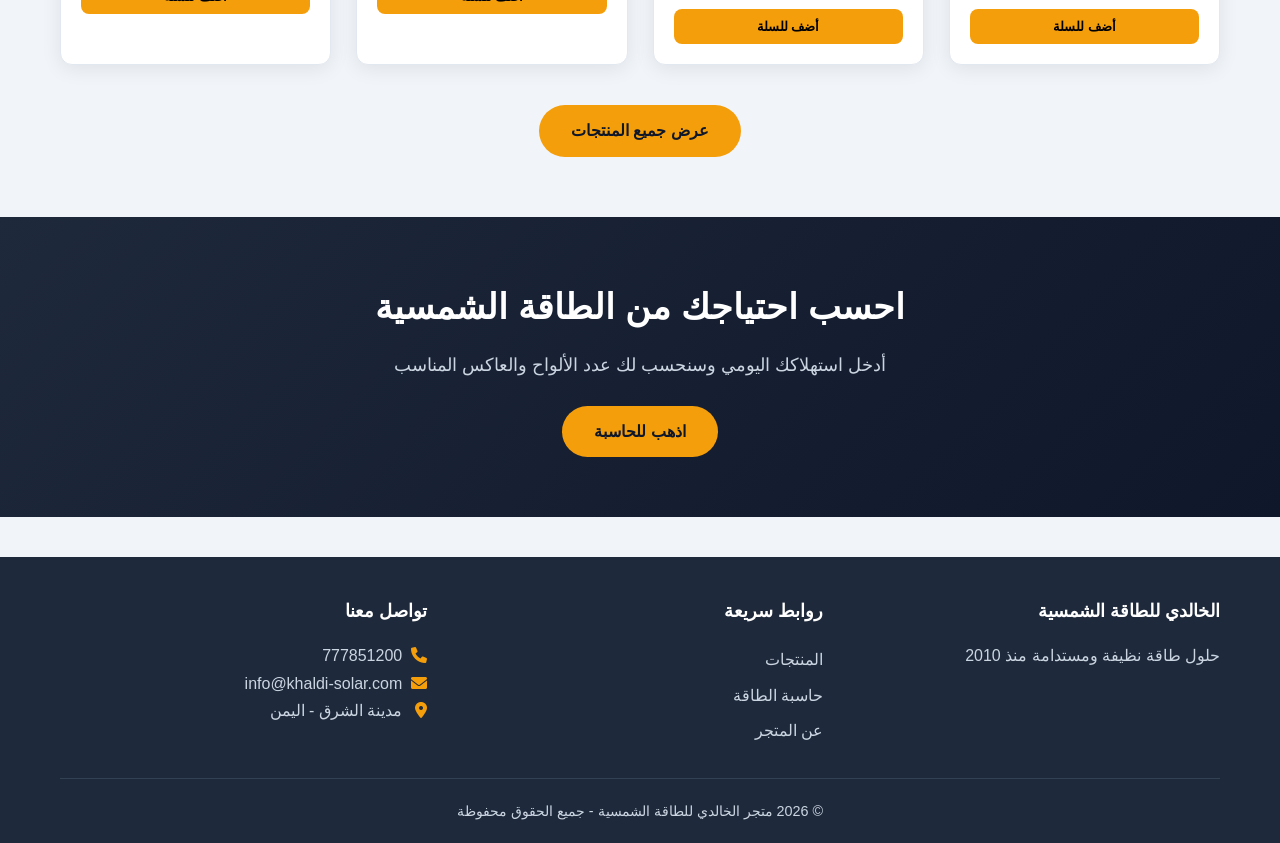
==== commit b9e83a84: "Fix HTML encoding issues in index.html" ====
--- a/index.html
+++ b/index.html
@@ -148,7 +148,7 @@
                 </div>
                 <div class="footer-section">
                     <h3>تواصل معنا</h3>
-                    <p><i class="fas fa-phone"></i> 770460505</p>
+                    <p><i class="fas fa-phone"></i> 777851200</p>
                     <p><i class="fas fa-envelope"></i> info@khaldi-solar.com</p>
                     <p><i class="fas fa-map-marker-alt"></i> مدينة الشرق - اليمن</p>
                 </div>
